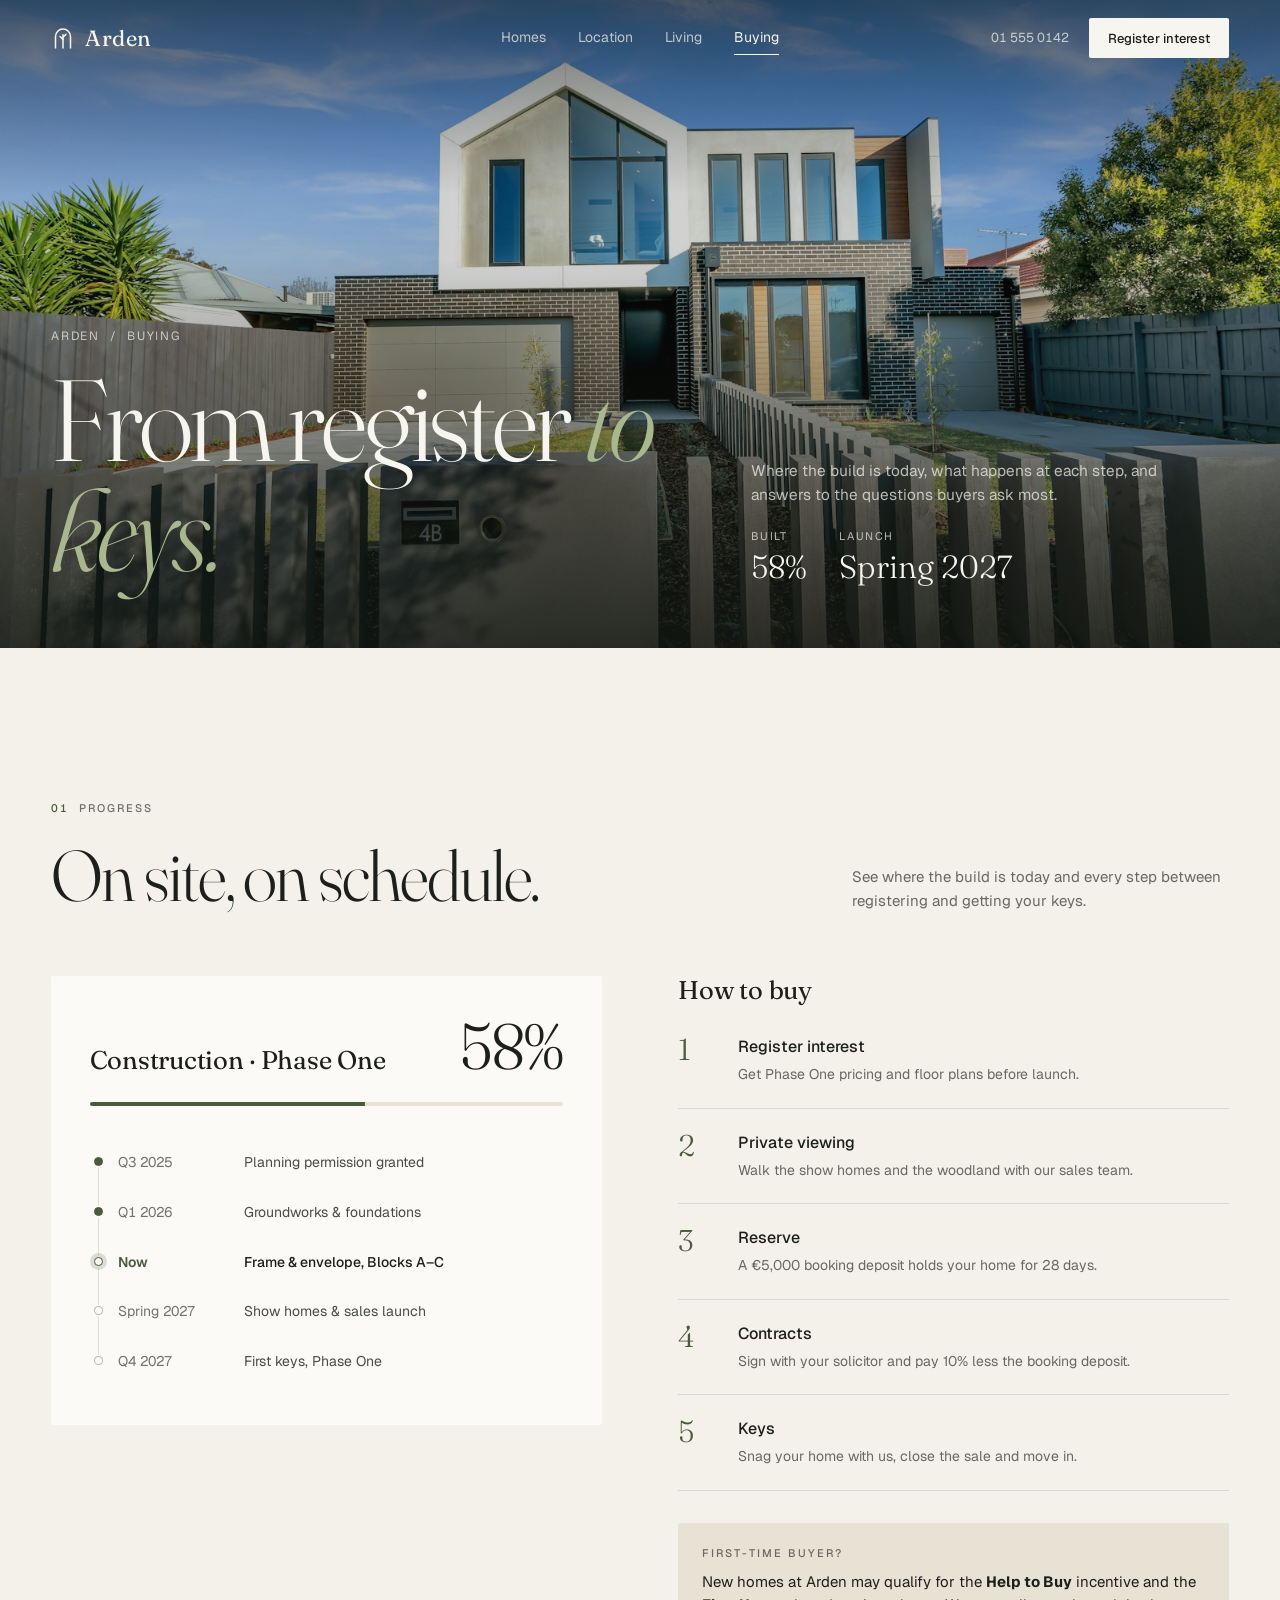
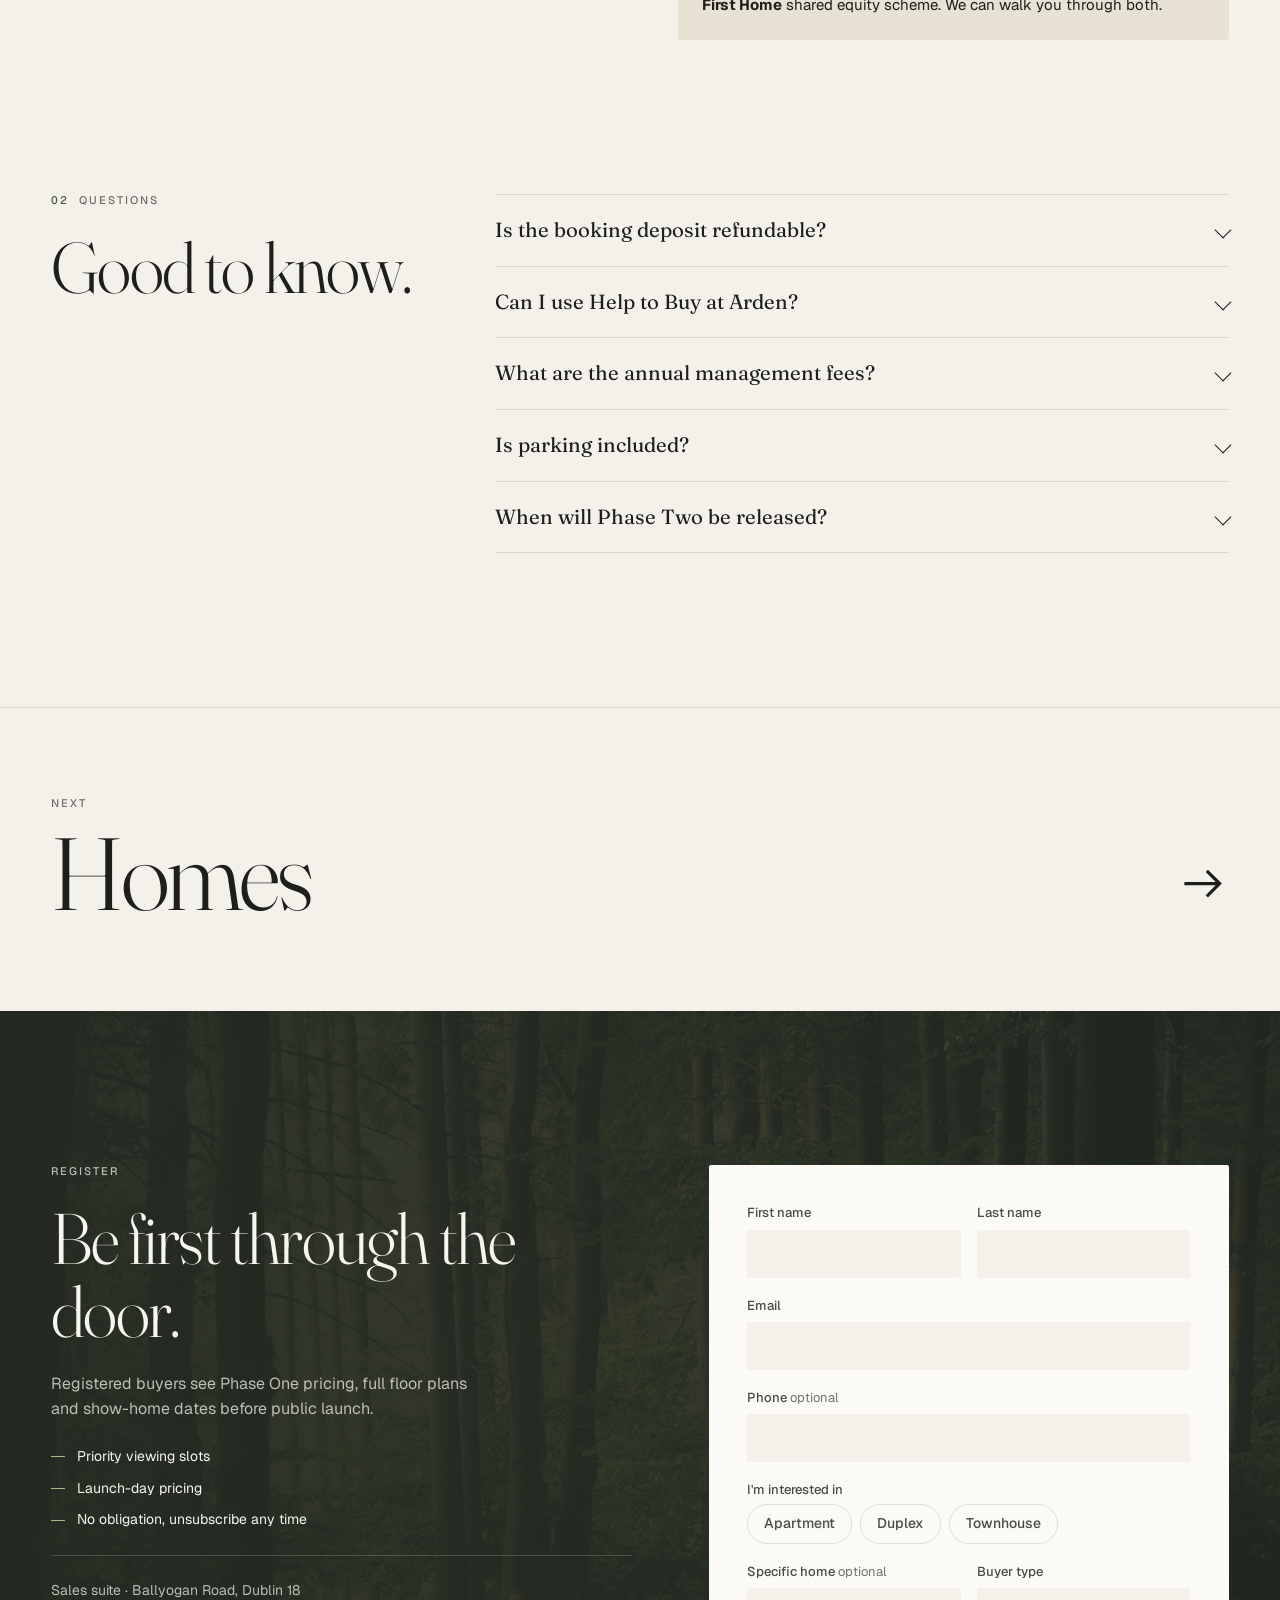
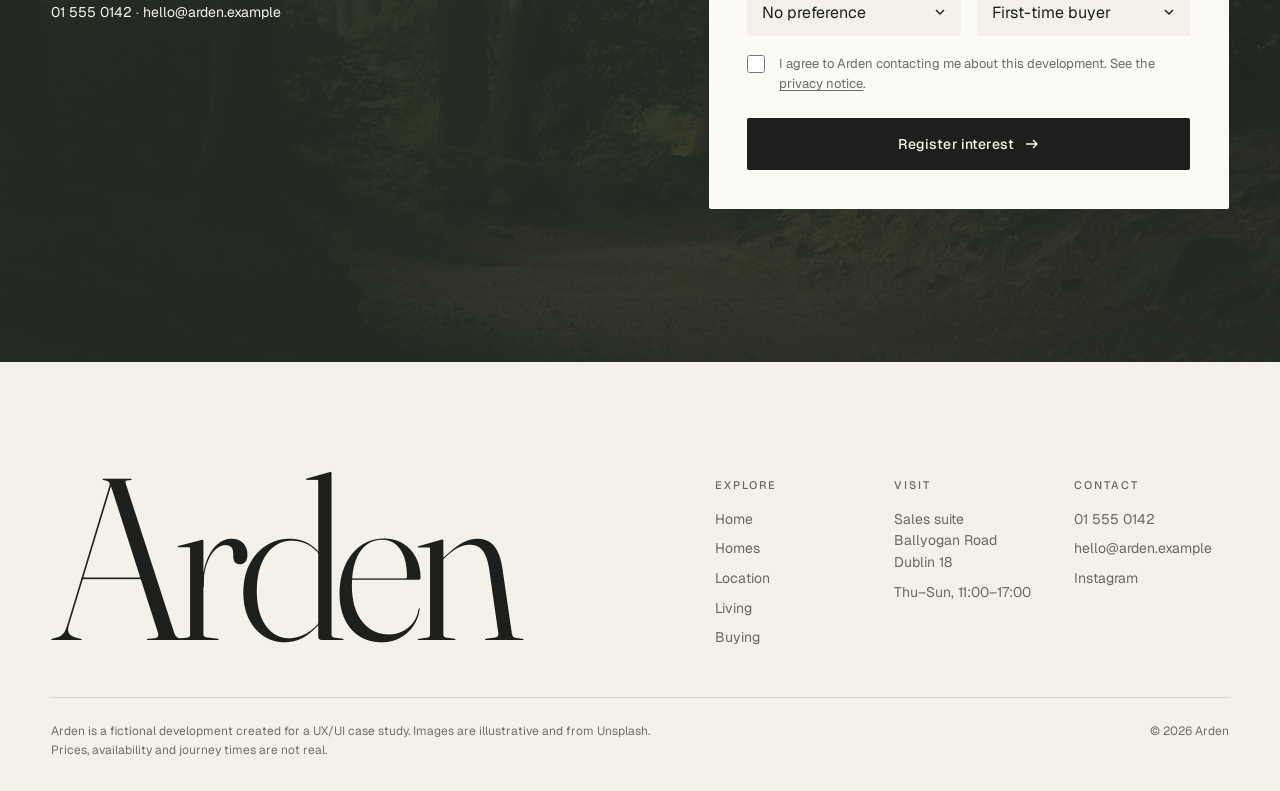
==== buying.html @ 570a1e1f "Add files via upload" ====
<!doctype html>
<html lang="en-IE">
<head>
  <meta charset="utf-8">
  <meta name="viewport" content="width=device-width, initial-scale=1, viewport-fit=cover">
  <title>Buying — Arden, Dublin 18</title>
  <meta name="description" content="Construction progress, how to buy and buyer questions for Arden, Dublin 18.">
  <meta name="theme-color" content="#F4F1EA">
  <link rel="preconnect" href="https://fonts.googleapis.com">
  <link rel="preconnect" href="https://fonts.gstatic.com" crossorigin>
  <link href="https://fonts.googleapis.com/css2?family=Fraunces:ital,opsz,wght@0,9..144,300..400;1,9..144,300..400&family=Geist:wght@300;400;500;600&display=swap" rel="stylesheet">
  <link rel="stylesheet" href="styles.css?v=10">
</head>
<body data-page="buying">
  <main id="main">
    <section class="phero" id="top" aria-labelledby="page-title">
      <div class="phero__media" aria-hidden="true"><img src="assets/img/1600563438938-a9a27216b4f5.jpg" alt="" fetchpriority="high"></div>
      <div class="wrap phero__grid">
        <div>
          <nav class="crumbs reveal-load" style="--d:0" aria-label="Breadcrumb"><a href="index.html">Arden</a><span aria-hidden="true">/</span><span aria-current="page">Buying</span></nav>
          <h1 id="page-title" class="reveal-load" style="--d:1">From register <em>to keys.</em></h1>
        </div>
        <div class="phero__side reveal-load" style="--d:2">
          <p class="phero__lede">Where the build is today, what happens at each step, and answers to the questions buyers ask most.</p>
          <dl class="phero__stats"><div><dt>Built</dt><dd>58%</dd></div><div><dt>Launch</dt><dd>Spring 2027</dd></div></dl>
        </div>
      </div>
    </section>

    <section class="progress" id="progress" aria-labelledby="progress-title">
      <div class="wrap">
        <div class="sec-head">
          <p class="eyebrow"><span class="idx">01</span> Progress</p>
          <h2 id="progress-title" class="h2 reveal">On site, on schedule.</h2>
          <p class="sec-head__aside reveal">See where the build is today and every step between registering and getting your keys.</p>
        </div>
        <div class="progress__grid">
          <div class="build reveal">
            <div class="build__head">
              <h3 class="h3">Construction · Phase One</h3>
              <p class="build__pct"><span data-count="58">58</span>%</p>
            </div>
            <div class="bar" role="progressbar" aria-valuemin="0" aria-valuemax="100" aria-valuenow="58" aria-label="Construction progress"><span style="--v:.58"></span></div>
            <ol class="timeline">
              <li class="is-done"><span class="t-date">Q3 2025</span><span class="t-name">Planning permission granted</span></li>
              <li class="is-done"><span class="t-date">Q1 2026</span><span class="t-name">Groundworks &amp; foundations</span></li>
              <li class="is-now"><span class="t-date">Now</span><span class="t-name">Frame &amp; envelope, Blocks A–C</span></li>
              <li><span class="t-date">Spring 2027</span><span class="t-name">Show homes &amp; sales launch</span></li>
              <li><span class="t-date">Q4 2027</span><span class="t-name">First keys, Phase One</span></li>
            </ol>
          </div>
          <div class="buy">
            <h3 class="h3 reveal">How to buy</h3>
            <ol class="steps">
              <li class="reveal"><span class="steps__n">1</span><div><strong>Register interest</strong><p>Get Phase One pricing and floor plans before launch.</p></div></li>
              <li class="reveal"><span class="steps__n">2</span><div><strong>Private viewing</strong><p>Walk the show homes and the woodland with our sales team.</p></div></li>
              <li class="reveal"><span class="steps__n">3</span><div><strong>Reserve</strong><p>A €5,000 booking deposit holds your home for 28 days.</p></div></li>
              <li class="reveal"><span class="steps__n">4</span><div><strong>Contracts</strong><p>Sign with your solicitor and pay 10% less the booking deposit.</p></div></li>
              <li class="reveal"><span class="steps__n">5</span><div><strong>Keys</strong><p>Snag your home with us, close the sale and move in.</p></div></li>
            </ol>
            <div class="note reveal">
              <p class="eyebrow">First-time buyer?</p>
              <p>New homes at Arden may qualify for the <strong>Help to Buy</strong> incentive and the <strong>First Home</strong> shared equity scheme. We can walk you through both.</p>
            </div>
          </div>
        </div>
      </div>
    </section>

    <section class="faq" aria-labelledby="faq-title">
      <div class="wrap faq__grid">
        <div>
          <p class="eyebrow"><span class="idx">02</span> Questions</p>
          <h2 id="faq-title" class="h2 reveal" style="margin-top:24px">Good to know.</h2>
        </div>
        <div class="reveal">
          <details><summary>Is the booking deposit refundable?</summary><p>Yes. If you decide not to proceed before signing contracts, the €5,000 booking deposit is returned in full.</p></details>
          <details><summary>Can I use Help to Buy at Arden?</summary><p>Help to Buy is for first-time buyers purchasing a new home to live in. Homes at Arden are new builds, so you may qualify, subject to Revenue's conditions. We'll share a guide when you register.</p></details>
          <details><summary>What are the annual management fees?</summary><p>Fees cover the shared spaces, woodland care, insurance of common areas and the on-site team. Final figures are published with Phase One pricing.</p></details>
          <details><summary>Is parking included?</summary><p>Townhouses include two driveway spaces with EV charging. Apartment and duplex parking is available to buy with selected homes.</p></details>
          <details><summary>When will Phase Two be released?</summary><p>Phase Two, including The Ash townhouses, is planned for release in 2028. Registered buyers hear first.</p></details>
        </div>
      </div>
    </section>

    <nav class="next" aria-label="Next page">
      <div class="wrap"><a href="homes.html"><span><span class="eyebrow">Next</span><span class="next__t">Homes</span></span><svg class="arrow" viewBox="0 0 16 16" aria-hidden="true"><path d="M2 8h11M9 4l4 4-4 4"/></svg></a></div>
    </nav>

    <div data-slot="register"></div>
  </main>

  <script src="main.js?v=10"></script>
</body>
</html>
---- styles.css ----
/* ==========================================================
   ARDEN — design tokens
   ========================================================== */
:root {
  --stone: #F4F1EA;
  --paper: #FBFAF6;
  --sand: #E8E2D5;
  --ink: #1C1F1B;
  --ink-80: rgba(28, 31, 27, .8);
  --ink-65: rgba(28, 31, 27, .65);
  --ink-45: rgba(28, 31, 27, .62);
  --ink-30: rgba(28, 31, 27, .3);
  --line: rgba(28, 31, 27, .12);
  --moss: #4A5A3F;
  --moss-deep: #252B22;
  --fern: #A9B78F;
  --light: #F7F5EF;
  --light-70: rgba(247, 245, 239, .72);
  --light-50: rgba(247, 245, 239, .66);
  --light-line: rgba(247, 245, 239, .18);

  --serif: "Fraunces", Georgia, "Times New Roman", serif;
  --sans: "Geist", "Helvetica Neue", Arial, sans-serif;

  --gutter: clamp(16px, 4vw, 56px);
  --max: 1360px;
  --sec: clamp(88px, 12vw, 176px);
  --r: 2px;

  --ease-out: cubic-bezier(.22, 1, .36, 1);
  --ease-in-out: cubic-bezier(.65, 0, .35, 1);
  --t-fast: 200ms;
}

*, *::before, *::after { box-sizing: border-box; }
[hidden] { display: none !important; }
html { -webkit-text-size-adjust: 100%; scroll-behavior: smooth; scroll-padding-top: 72px; }
body {
  margin: 0;
  background: var(--stone);
  color: var(--ink);
  font: 400 16px/1.55 var(--sans);
  -webkit-font-smoothing: antialiased;
  -moz-osx-font-smoothing: grayscale;
  overflow-x: hidden;
}
img { display: block; max-width: 100%; }
a { color: inherit; text-decoration: none; }
button { font: inherit; color: inherit; background: none; border: 0; padding: 0; cursor: pointer; }
h1, h2, h3, p, ul, ol, dl, dd, figure { margin: 0; padding: 0; }
ul, ol { list-style: none; }
em { font-style: italic; }
:focus-visible { outline: 2px solid var(--moss); outline-offset: 3px; }
::selection { background: var(--fern); color: var(--ink); }

.skip { position: absolute; left: -9999px; top: 8px; z-index: 100; background: var(--ink); color: var(--light); padding: 10px 14px; }
.skip:focus { left: 8px; }

.wrap { width: 100%; max-width: var(--max); margin: 0 auto; padding: 0 var(--gutter); }

/* ---------- type ---------- */
.eyebrow {
  font: 500 11px/1.2 var(--sans);
  letter-spacing: .18em;
  text-transform: uppercase;
  color: var(--ink-45);
  display: flex; align-items: center; gap: 10px;
}
.eyebrow--light { color: var(--light-70); }
.idx { font-variant-numeric: tabular-nums; color: var(--moss); }
.eyebrow--light .idx { color: var(--fern); }

.h2 {
  font: 300 clamp(38px, 5.6vw, 84px)/1.02 var(--serif);
  letter-spacing: -.025em;
  font-variation-settings: "opsz" 144;
}
.h2 em { color: var(--moss); }
.h2--light { color: var(--light); }
.h3 { font: 400 clamp(22px, 2vw, 28px)/1.15 var(--serif); letter-spacing: -.01em; }

/* ---------- buttons ---------- */
.btn {
  --bg: var(--ink); --fg: var(--light);
  display: inline-flex; align-items: center; justify-content: center; gap: 10px;
  min-height: 48px; padding: 0 24px;
  background: var(--bg); color: var(--fg);
  font: 500 14px/1 var(--sans); letter-spacing: .01em;
  border: 1px solid transparent; border-radius: var(--r);
  transition: background-color var(--t-fast) ease, color var(--t-fast) ease, border-color var(--t-fast) ease, transform 160ms var(--ease-out);
  white-space: nowrap;
}
.btn:active { transform: scale(.98); }
.btn--sm { min-height: 40px; padding: 0 18px; font-size: 13px; }
.btn--block { width: 100%; }
.btn--dark:hover { background: var(--moss-deep); }
.btn--light { --bg: var(--light); --fg: var(--ink); }
.btn--light:hover { --bg: #fff; }
.btn--ghost-light { --bg: transparent; --fg: var(--light); border-color: var(--light-50); }
.btn--ghost-light:hover { border-color: var(--light); background: rgba(247,245,239,.08); }

.arrow { width: 16px; height: 16px; flex: none; fill: none; stroke: currentColor; stroke-width: 1.4; transition: transform var(--t-fast) var(--ease-out); }
a:hover > .arrow, button:hover > .arrow, .is-hover .arrow { transform: translateX(3px); }

.link-arrow {
  display: inline-flex; align-items: center; gap: 10px;
  font-weight: 500; font-size: 14px;
  padding-bottom: 6px; border-bottom: 1px solid var(--ink-30);
  transition: border-color var(--t-fast);
}
.link-arrow:hover { border-color: var(--ink); }
.text-btn { text-decoration: underline; text-underline-offset: 3px; font-weight: 500; }

/* ==========================================================
   NAV
   ========================================================== */
.nav {
  position: fixed; inset: 0 0 auto; z-index: 50;
  color: var(--light);
  transition: transform 420ms var(--ease-out), background-color 300ms ease, color 300ms ease, box-shadow 300ms ease;
}
.nav__inner {
  max-width: var(--max); margin: 0 auto;
  padding: 18px var(--gutter);
  display: grid; grid-template-columns: 1fr auto 1fr; align-items: center; gap: 24px;
}
.nav.is-solid { background: rgba(244, 241, 234, .9); backdrop-filter: blur(14px) saturate(1.2); -webkit-backdrop-filter: blur(14px) saturate(1.2); color: var(--ink); box-shadow: 0 1px 0 var(--line); }
.nav.is-hidden { transform: translateY(-100%); }
.nav.is-solid [data-nav-cta] { --bg: var(--ink); --fg: var(--light); }

.brand { display: inline-flex; align-items: center; gap: 10px; justify-self: start; }
.brand__mark { width: 24px; height: 24px; }
.brand__word { font: 400 22px/1 var(--serif); letter-spacing: .02em; }

.nav__links { display: flex; gap: 32px; }
.nav__links a { font-size: 14px; opacity: .72; transition: opacity var(--t-fast); position: relative; }
.nav__links a:hover, .nav__links a[aria-current] { opacity: 1; }
.nav__links a[aria-current]::after { content: ""; position: absolute; left: 0; right: 0; bottom: -6px; height: 1px; background: currentColor; }

.nav__end { justify-self: end; display: flex; align-items: center; gap: 20px; }
.nav__phone { font-size: 13px; opacity: .72; font-variant-numeric: tabular-nums; transition: opacity var(--t-fast); }
.nav__phone:hover { opacity: 1; }

.nav__burger { display: none; width: 40px; height: 40px; position: relative; }
.nav__burger span { position: absolute; left: 10px; right: 10px; height: 1.5px; background: currentColor; transition: transform 300ms var(--ease-out); }
.nav__burger span:first-child { top: 16px; }
.nav__burger span:last-child { top: 23px; }
.nav__burger[aria-expanded="true"] span:first-child { transform: translateY(3.5px) rotate(45deg); }
.nav__burger[aria-expanded="true"] span:last-child { transform: translateY(-3.5px) rotate(-45deg); }

.menu {
  position: fixed; inset: 0; z-index: 45;
  background: var(--stone); color: var(--ink);
  padding: 96px var(--gutter) calc(24px + env(safe-area-inset-bottom));
  display: flex; flex-direction: column; justify-content: space-between;
  opacity: 0; transition: opacity 260ms ease;
}
.menu.is-open { opacity: 1; }
.menu nav a {
  display: flex; align-items: baseline; gap: 16px;
  font: 300 clamp(36px, 10vw, 56px)/1.1 var(--serif);
  padding: 10px 0; border-bottom: 1px solid var(--line);
  transform: translateY(12px); opacity: 0;
  transition: transform 500ms var(--ease-out), opacity 500ms var(--ease-out);
  transition-delay: calc(var(--i, 0) * 50ms + 80ms);
}
.menu.is-open nav a { transform: none; opacity: 1; }
.menu nav a[aria-current] { color: var(--moss); }
.menu nav a span { font: 500 11px var(--sans); letter-spacing: .15em; color: var(--moss); }
.menu__foot { display: grid; gap: 16px; font-size: 14px; color: var(--ink-65); }
body.menu-open .nav { color: var(--ink); background: transparent; box-shadow: none; backdrop-filter: none; }
body.menu-open .nav [data-nav-cta] { visibility: hidden; }

/* ==========================================================
   HERO — boomerang video, centred copy, anchored panel
   ========================================================== */
.hero {
  position: relative; isolation: isolate; overflow: hidden;
  min-height: 100vh; min-height: 100svh;
  display: flex; flex-direction: column; align-items: center;
  background: var(--stone); color: var(--ink);
}
/* Slightly oversized, anchored from the top so the canopy stays in frame */
.hero__bg { position: absolute; inset: 0; z-index: -2; overflow: hidden; }
.hero__bg > img, .hero__bg > video, .hero__bg > canvas {
  position: absolute; inset: 0; width: 100%; height: 100%;
  object-fit: cover; object-position: 50% 0;
  transform: scale(1.15); transform-origin: 50% 0;
}
.hero__bg > video, .hero__bg > canvas { opacity: 0; transition: opacity 900ms ease; }
.hero__bg.is-video > video, .hero__bg.is-looping > canvas { opacity: 1; }
/* A soft stone wash keeps the ink headline legible over the mist */
.hero__wash {
  position: absolute; inset: 0; z-index: -1; pointer-events: none;
  background:
    radial-gradient(ellipse 60% 48% at 50% 30%, rgba(244,241,234,.7) 0%, rgba(244,241,234,.35) 60%, rgba(244,241,234,0) 85%),
    linear-gradient(180deg, rgba(244,241,234,.55) 0%, rgba(244,241,234,.25) 45%, rgba(244,241,234,0) 70%);
}

.hero__copy {
  display: flex; flex-direction: column; align-items: center; text-align: center;
  padding: clamp(104px, 13vh, 148px) 16px 32px;
}
.hero__title {
  margin-top: 0;
  font: 300 clamp(44px, 8vw, 120px)/1 var(--serif);
  letter-spacing: -.035em;
  font-variation-settings: "opsz" 144;
}
.hero__title .line { display: block; overflow: hidden; padding-bottom: .06em; }
.hero__title .line > span { display: inline-block; transform: translateY(105%); animation: rise 1100ms var(--ease-out) forwards; animation-delay: calc(var(--d) * 110ms + 250ms); }
.hero__title em { color: var(--moss); }
.hero__lede { max-width: 440px; margin-top: clamp(20px, 2.4vw, 32px); color: var(--ink-65); font-size: clamp(15px, 1.2vw, 17px); }
.hero__ctas { display: flex; flex-wrap: wrap; justify-content: center; gap: 12px; margin-top: clamp(24px, 3vw, 40px); }
.btn--line { --bg: rgba(251,250,246,.35); --fg: var(--ink); border-color: var(--ink-45); }
.btn--line:hover { border-color: var(--ink); background: rgba(251,250,246,.5); }

.reveal-load { opacity: 0; transform: translateY(14px); animation: fadeUp 900ms var(--ease-out) forwards; animation-delay: calc(var(--d) * 110ms + 250ms); }
@keyframes rise { to { transform: none; } }
@keyframes fadeUp { to { opacity: 1; transform: none; } }
@keyframes drift {
  from { transform: scale(1.06) translate3d(0, 0, 0); }
  to   { transform: scale(1.16) translate3d(-2.2%, -1.6%, 0); }
}

.hero__dock { margin-top: auto; width: 100%; max-width: 1080px; padding: 0 16px; }
.hero__panel {
  background: rgba(251, 250, 246, .9);
  backdrop-filter: blur(10px) saturate(1.1); -webkit-backdrop-filter: blur(10px) saturate(1.1);
  border: 1px solid var(--line); border-bottom: 0;
  padding: clamp(28px, 4.4vw, 60px) clamp(20px, 4vw, 48px) 0;
  box-shadow: 0 -12px 40px -24px rgba(28,31,27,.25);
}
.hero__panel-top { display: grid; grid-template-columns: 1fr 1fr; gap: clamp(20px, 5vw, 64px); align-items: end; }
.hero__panel h2 { margin-top: 12px; font: 300 clamp(26px, 3.2vw, 42px)/1.08 var(--serif); letter-spacing: -.02em; }
.hero__panel-top > p { color: var(--ink-65); font-size: 15px; max-width: 420px; }
.hero__rule { height: 1px; background: var(--line); margin-top: clamp(24px, 3vw, 40px); }
.hero__rows { display: grid; grid-template-columns: repeat(3, 1fr); gap: 8px; padding: 12px 0; }
.hero__rows a {
  display: flex; align-items: center; gap: 12px;
  padding: 16px 20px; background: var(--sand); font-size: 15px;
  transition: background-color var(--t-fast) ease;
}
.hero__rows a:hover { background: #DDD5C4; }
.hero__rows .n { color: var(--ink-45); font-variant-numeric: tabular-nums; }
.hero__rows .s { color: var(--ink-30); margin: 0 -4px; }
.hero__rows .l { font-weight: 500; }
.hero__rows .m { margin-left: auto; font-size: 13px; color: var(--ink-65); }
.hero__rows .arrow { color: var(--ink-45); transition: transform var(--t-fast) var(--ease-out), color var(--t-fast); }
.hero__rows a:hover .arrow { color: var(--ink); transform: translateX(3px); }

@media (min-width: 701px) and (max-height: 860px) {
  .hero__copy { padding-top: 96px; padding-bottom: 24px; }
  .hero__title { font-size: clamp(44px, 11vh, 96px); }
  .hero__panel { padding-top: 28px; }
  .hero__rule { margin-top: 20px; }
}

/* The nav starts in ink over the light hero */
/* Light variant: the nav starts in ink over the bright render */
body:has(.hero:not(.hero--dark)) .nav:not(.is-solid) { color: var(--ink); }
body:has(.hero:not(.hero--dark)) .nav:not(.is-solid) [data-nav-cta] { --bg: var(--ink); --fg: var(--light); }

/* Dark photo variant: light type over a dusk image, same layout */
.hero--dark { background: var(--moss-deep); color: var(--light); }
.hero--dark .hero__bg > img { object-position: 50% 55%; transform-origin: 55% 60%; animation: drift 30s var(--ease-in-out) infinite alternate; }
.hero--dark .hero__wash {
  background:
    radial-gradient(ellipse 62% 50% at 50% 38%, rgba(20,24,19,.7) 0%, rgba(20,24,19,.3) 55%, rgba(20,24,19,0) 80%),
    linear-gradient(180deg, rgba(20,24,19,.6) 0%, rgba(20,24,19,.25) 40%, rgba(20,24,19,.35) 70%, rgba(20,24,19,.7) 100%);
}
.hero--dark .hero__title em { color: var(--fern); }
.hero--dark .hero__lede { color: rgba(247,245,239,.86); text-shadow: 0 1px 12px rgba(20,24,19,.6); }
.hero--dark .btn--dark { --bg: var(--light); --fg: var(--ink); }
.hero--dark .btn--dark:hover { background: #fff; }
.hero--dark .btn--line { --bg: rgba(247,245,239,.06); --fg: var(--light); border-color: var(--light-50); }
.hero--dark .btn--line:hover { border-color: var(--light); background: rgba(247,245,239,.12); }
.hero--dark .hero__panel { color: var(--ink); }

/* ==========================================================
   IDEA — scroll-scrubbed statement
   ========================================================== */
.idea { position: relative; height: 240vh; }
.idea__sticky { position: sticky; top: 0; height: 100vh; height: 100svh; display: flex; align-items: center; overflow: hidden; }
.idea__inner { position: relative; z-index: 2; display: grid; gap: 36px; }
.idea__text {
  max-width: 21ch;
  font: 300 clamp(30px, 4.4vw, 64px)/1.12 var(--serif);
  letter-spacing: -.02em;
  font-variation-settings: "opsz" 96;
  margin-left: clamp(0px, 6vw, 120px);
}
.idea__text .w { opacity: .14; transition: opacity 180ms linear; }
.idea__text .w.on { opacity: 1; }
.idea__inner .link-arrow { justify-self: start; margin-left: clamp(0px, 6vw, 120px); }
.idea__img { position: absolute; z-index: 1; overflow: hidden; border-radius: var(--r); will-change: transform; }
.idea__img img { width: 100%; height: 100%; object-fit: cover; }
.idea__img--a { width: clamp(250px, 30vw, 500px); aspect-ratio: 4/3; right: var(--gutter); top: 8vh; }
.idea__img--b { width: clamp(200px, 22vw, 370px); aspect-ratio: 3/2; right: calc(var(--gutter) + 6vw); bottom: 6vh; }

/* ==========================================================
   FACTS
   ========================================================== */
.facts { padding-block: 0 var(--sec); }
.facts__grid { display: grid; grid-template-columns: repeat(4, 1fr); border-top: 1px solid var(--line); }
.fact { padding: 28px 24px 0 0; display: flex; flex-direction: column-reverse; gap: 12px; }
.fact + .fact { padding-left: 24px; border-left: 1px solid var(--line); }
.fact dt { font-size: 13px; color: var(--ink-65); }
.fact dd { font: 300 clamp(44px, 5vw, 72px)/1 var(--serif); letter-spacing: -.03em; font-variant-numeric: tabular-nums; }
.fact dd small { font: 400 15px var(--sans); letter-spacing: 0; margin-left: 6px; color: var(--ink-65); }

/* ==========================================================
   SECTION HEAD (shared)
   ========================================================== */
.sec-head {
  display: grid; grid-template-columns: repeat(12, 1fr); column-gap: 24px; row-gap: 24px;
  margin-bottom: clamp(40px, 5vw, 72px);
}
.sec-head .eyebrow { grid-column: 1 / -1; }
.sec-head .h2 { grid-column: 1 / span 8; }
.sec-head__aside { grid-column: 9 / -1; align-self: end; color: var(--ink-65); font-size: 15px; max-width: 380px; }

/* ==========================================================
   HOMES
   ========================================================== */
.homes { padding-block: var(--sec); background: var(--paper); }
.filters {
  display: flex; flex-wrap: wrap; align-items: center; gap: 12px 28px;
  padding-bottom: 20px; margin-bottom: 32px; border-bottom: 1px solid var(--line);
}
.seg { display: inline-flex; background: var(--sand); padding: 3px; border-radius: 3px; }
.seg button {
  min-height: 38px; padding: 0 16px; font-size: 13px; font-weight: 500; color: var(--ink-65);
  border-radius: 2px; transition: background-color var(--t-fast), color var(--t-fast), box-shadow var(--t-fast);
}
.seg button:hover { color: var(--ink); }
.seg button[aria-checked="true"] { background: var(--paper); color: var(--ink); box-shadow: 0 1px 2px rgba(28,31,27,.08); }
.chips { display: inline-flex; align-items: center; gap: 6px; }
.chips__label { font-size: 12px; color: var(--ink-45); margin-right: 6px; text-transform: uppercase; letter-spacing: .14em; }
.chips button {
  min-width: 38px; min-height: 38px; padding: 0 12px; font-size: 13px; border: 1px solid var(--line); border-radius: 999px;
  transition: border-color var(--t-fast), background-color var(--t-fast), color var(--t-fast);
}
.chips button:hover { border-color: var(--ink-45); }
.chips button[aria-checked="true"] { background: var(--ink); color: var(--light); border-color: var(--ink); }
.filters__count { margin-left: auto; font-size: 13px; color: var(--ink-45); font-variant-numeric: tabular-nums; }

.grid-homes { display: grid; grid-template-columns: repeat(3, 1fr); gap: clamp(28px, 3vw, 48px) clamp(16px, 2vw, 28px); }
.home { animation: cardIn 500ms var(--ease-out) both; animation-delay: calc(var(--i) * 45ms); }
@keyframes cardIn { from { opacity: 0; transform: translateY(12px); } }
.home__btn { display: block; width: 100%; text-align: left; }
.home__img { position: relative; aspect-ratio: 4/3; overflow: hidden; background: var(--sand); border-radius: var(--r); }
.home__img img { width: 100%; height: 100%; object-fit: cover; transition: transform 900ms var(--ease-out); }
.home__btn:hover .home__img img { transform: scale(1.035); }
.status {
  position: absolute; top: 12px; left: 12px;
  display: inline-flex; align-items: center; gap: 6px;
  padding: 6px 10px; font-size: 11px; font-weight: 500; letter-spacing: .04em;
  background: rgba(251, 250, 246, .92); backdrop-filter: blur(6px); border-radius: 999px;
}
.status::before { content: ""; width: 6px; height: 6px; border-radius: 50%; background: var(--moss); }
.status--low::before { background: #B8792F; }
.status--soon::before { background: var(--ink-30); }
.home__meta { display: grid; grid-template-columns: 1fr auto; gap: 4px 16px; padding-top: 18px; }
.home__name { font: 400 26px/1.1 var(--serif); letter-spacing: -.01em; }
.home__price { font-size: 14px; text-align: right; align-self: end; }
.home__price small { display: block; font-size: 11px; color: var(--ink-45); text-transform: uppercase; letter-spacing: .12em; }
.home__type { font-size: 14px; color: var(--ink-65); }
.home__specs { grid-column: 1 / -1; display: flex; gap: 18px; margin-top: 14px; padding-top: 14px; border-top: 1px solid var(--line); font-size: 13px; color: var(--ink-65); font-variant-numeric: tabular-nums; }
.home__specs .view { margin-left: auto; display: inline-flex; align-items: center; gap: 6px; color: var(--ink); font-weight: 500; }
.home__btn:hover .arrow { transform: translateX(3px); }
.empty { padding: 48px 0; color: var(--ink-65); }

/* ==========================================================
   SPECIFICATION
   ========================================================== */
.spec { background: var(--moss-deep); color: var(--light); padding-block: var(--sec); }
.spec__grid { display: grid; grid-template-columns: 1fr 1fr; gap: clamp(32px, 6vw, 112px); align-items: start; }
.spec__media { position: sticky; top: 96px; aspect-ratio: 4/5; overflow: hidden; border-radius: var(--r); background: #1a1f18; }
.spec__media img { position: absolute; inset: 0; width: 100%; height: 100%; object-fit: cover; opacity: 0; transform: scale(1.04); transition: opacity 700ms ease, transform 1400ms var(--ease-out); }
.spec__media img.is-on { opacity: 1; transform: none; }
.spec__content { padding-top: 8px; }
.spec__content .h2 { margin-top: 24px; }
.spec__lede { margin-top: 20px; color: var(--light-70); max-width: 380px; }
.spec__list { margin-top: 48px; border-top: 1px solid var(--light-line); }
.spec__item { border-bottom: 1px solid var(--light-line); }
.spec__row {
  width: 100%; display: grid; grid-template-columns: 36px 1fr 16px; align-items: center; gap: 12px;
  padding: 22px 0; text-align: left;
}
.spec__n { font-size: 12px; color: var(--light-50); font-variant-numeric: tabular-nums; }
.spec__t { font: 400 clamp(22px, 2.2vw, 30px)/1.1 var(--serif); letter-spacing: -.01em; color: var(--light-70); transition: color var(--t-fast); }
.spec__row .arrow { color: var(--light-50); transition: transform 300ms var(--ease-out), color var(--t-fast); }
.spec__item.is-open .spec__t, .spec__row:hover .spec__t { color: var(--light); }
.spec__item.is-open .arrow { transform: rotate(90deg); color: var(--fern); }
.spec__body { display: grid; grid-template-rows: 0fr; transition: grid-template-rows 450ms var(--ease-out); }
.spec__item.is-open .spec__body { grid-template-rows: 1fr; }
.spec__body > div { overflow: hidden; }
.spec__body p { padding: 0 0 8px 48px; color: var(--light-70); max-width: 520px; }
.spec__body ul { padding: 8px 0 24px 48px; display: flex; flex-wrap: wrap; gap: 8px; }
.spec__body li { font-size: 12px; padding: 6px 10px; border: 1px solid var(--light-line); border-radius: 999px; color: var(--light-70); }

/* ==========================================================
   LOCATION
   ========================================================== */
.location { padding-block: var(--sec); }
.loc { display: grid; grid-template-columns: 1.25fr 1fr; gap: clamp(28px, 4vw, 64px); align-items: start; }
.loc__map svg { width: 100%; height: auto; display: block; border-radius: var(--r); }
.loc__note { margin-top: 12px; font-size: 12px; color: var(--ink-45); }
.map-bg { fill: var(--sand); }
.map-hatch { stroke: rgba(74, 90, 63, .28); stroke-width: 1.2; }
.map-sea { fill: #D6DBD2; }
.map-road { fill: none; stroke: var(--paper); stroke-width: 5; stroke-linecap: round; }
.map-road--m { stroke-width: 9; }
.map-luas { fill: none; stroke: var(--moss); stroke-width: 2.5; stroke-dasharray: 7 6; }
.map-ring { fill: none; stroke: var(--ink-30); stroke-width: 1; stroke-dasharray: 2 5; }
.map-ring-l { font: 500 10px var(--sans); fill: var(--ink-45); text-anchor: middle; letter-spacing: .08em; text-transform: uppercase; }
.map-label { font: 500 10px var(--sans); fill: var(--ink-65); letter-spacing: .16em; text-transform: uppercase; }
.map-label--v { writing-mode: vertical-rl; }
.map-home__dot { fill: var(--ink); }
.map-home__pulse { fill: var(--ink); opacity: .15; transform-box: fill-box; transform-origin: center; animation: pulse 2.8s var(--ease-out) infinite; }
@keyframes pulse { from { transform: scale(.4); opacity: .35; } to { transform: scale(1.6); opacity: 0; } }
.map-home__l { font: 600 11px var(--sans); letter-spacing: .24em; text-anchor: middle; fill: var(--ink); }
.pin { cursor: pointer; }
.pin circle { fill: var(--paper); stroke: var(--ink); stroke-width: 1.5; transition: fill var(--t-fast), r var(--t-fast); }
.pin text { font: 600 10px var(--sans); text-anchor: middle; dominant-baseline: central; fill: var(--ink); pointer-events: none; }
.pin.is-on circle { fill: var(--ink); r: 14; }
.pin.is-on text { fill: var(--light); }
.pin line { stroke: var(--ink); stroke-width: 1; stroke-dasharray: 2 3; opacity: 0; transition: opacity var(--t-fast); }
.pin.is-on line { opacity: .5; }

.tabs { display: flex; gap: 4px; flex-wrap: wrap; border-bottom: 1px solid var(--line); }
.tabs button {
  position: relative; padding: 12px 14px 14px; font-size: 14px; color: var(--ink-65);
  transition: color var(--t-fast);
}
.tabs button::after { content: ""; position: absolute; left: 14px; right: 14px; bottom: -1px; height: 2px; background: var(--ink); transform: scaleX(0); transition: transform 300ms var(--ease-out); }
.tabs button:hover { color: var(--ink); }
.tabs button[aria-selected="true"] { color: var(--ink); font-weight: 500; }
.tabs button[aria-selected="true"]::after { transform: scaleX(1); }
.places { margin-top: 8px; }
.place {
  display: grid; grid-template-columns: 28px 1fr auto; gap: 14px; align-items: center;
  padding: 18px 8px; border-bottom: 1px solid var(--line); border-radius: 2px;
  transition: background-color var(--t-fast);
  animation: cardIn 420ms var(--ease-out) both; animation-delay: calc(var(--i) * 40ms);
}
.place:hover, .place.is-on { background: rgba(232, 226, 213, .6); }
.place__n { width: 24px; height: 24px; border: 1px solid var(--ink); border-radius: 50%; display: grid; place-items: center; font-size: 11px; font-weight: 600; transition: background-color var(--t-fast), color var(--t-fast); }
.place.is-on .place__n { background: var(--ink); color: var(--light); }
.place__name { font-weight: 500; font-size: 15px; }
.place__sub { font-size: 13px; color: var(--ink-65); }
.place__time { text-align: right; font: 300 26px/1 var(--serif); font-variant-numeric: tabular-nums; }
.place__time small { display: block; margin-top: 4px; font: 400 11px var(--sans); color: var(--ink-45); letter-spacing: .1em; text-transform: uppercase; }

/* ==========================================================
   LIVING
   ========================================================== */
.living { padding-block: var(--sec); background: var(--paper); }
.amen { display: grid; grid-template-columns: repeat(12, 1fr); gap: clamp(28px, 3vw, 44px) clamp(16px, 2vw, 28px); }
.amen__item:nth-child(1) { grid-column: 1 / span 7; }
.amen__item:nth-child(2) { grid-column: 8 / span 5; margin-top: 18%; }
.amen__item:nth-child(3) { grid-column: 1 / span 4; }
.amen__item:nth-child(4) { grid-column: 5 / span 4; margin-top: 12%; }
.amen__item:nth-child(5) { grid-column: 9 / span 4; }
.amen__item:nth-child(6) { grid-column: 3 / span 8; }
.amen__img { overflow: hidden; border-radius: var(--r); aspect-ratio: 4/3; background: var(--sand); }
.amen__item:nth-child(1) .amen__img, .amen__item:nth-child(6) .amen__img { aspect-ratio: 16/10; }
.amen__item:nth-child(2) .amen__img { aspect-ratio: 4/5; }
.amen__img img { width: 100%; height: 100%; object-fit: cover; transition: transform 1200ms var(--ease-out); }
.amen__item:hover .amen__img img { transform: scale(1.03); }
.amen__cap { display: grid; grid-template-columns: 36px 1fr; gap: 4px 12px; padding-top: 16px; }
.amen__n { font-size: 12px; color: var(--moss); padding-top: 6px; font-variant-numeric: tabular-nums; }
.amen__t { font: 400 22px/1.2 var(--serif); }
.amen__d { grid-column: 2; font-size: 14px; color: var(--ink-65); max-width: 420px; }

/* ==========================================================
   PROGRESS + BUYING
   ========================================================== */
.progress { padding-block: var(--sec); }
.progress__grid { display: grid; grid-template-columns: 1fr 1fr; gap: clamp(32px, 6vw, 112px); align-items: start; }
.build { background: var(--paper); padding: clamp(24px, 3vw, 40px); border-radius: var(--r); position: sticky; top: 96px; }
.build__head { display: flex; justify-content: space-between; align-items: baseline; gap: 16px; }
.build__pct { font: 300 clamp(48px, 5vw, 72px)/1 var(--serif); letter-spacing: -.03em; font-variant-numeric: tabular-nums; }
.bar { height: 4px; background: var(--sand); margin: 24px 0 32px; overflow: hidden; border-radius: 4px; }
.bar span { display: block; height: 100%; width: 100%; background: var(--moss); transform-origin: left; transform: scaleX(0); transition: transform 1600ms var(--ease-out); }
.bar.is-in span { transform: scaleX(var(--v)); }
.timeline li { position: relative; display: grid; grid-template-columns: 110px 1fr; gap: 16px; padding: 14px 0 14px 28px; font-size: 14px; }
.timeline li::before { content: ""; position: absolute; left: 4px; top: 19px; width: 9px; height: 9px; border-radius: 50%; border: 1.5px solid var(--ink-30); background: var(--paper); z-index: 1; }
.timeline li::after { content: ""; position: absolute; left: 8px; top: 30px; bottom: -18px; width: 1px; background: var(--line); }
.timeline li:last-child::after { display: none; }
.timeline .is-done::before { background: var(--moss); border-color: var(--moss); }
.timeline .is-now::before { background: var(--paper); border-color: var(--moss); box-shadow: 0 0 0 4px rgba(74,90,63,.18); }
.t-date { color: var(--ink-45); font-variant-numeric: tabular-nums; }
.is-now .t-date { color: var(--moss); font-weight: 600; }
.t-name { color: var(--ink-80); }
.is-now .t-name { color: var(--ink); font-weight: 500; }

.buy .h3 { margin-bottom: 8px; }
.steps li { display: grid; grid-template-columns: 44px 1fr; gap: 16px; padding: 22px 0; border-bottom: 1px solid var(--line); }
.steps__n { font: 300 30px/1 var(--serif); color: var(--moss); }
.steps strong { font-weight: 500; font-size: 16px; }
.steps p { color: var(--ink-65); font-size: 14px; margin-top: 4px; }
.note { margin-top: 32px; padding: 24px; background: var(--sand); border-radius: var(--r); display: grid; gap: 10px; font-size: 15px; }

/* ==========================================================
   REGISTER
   ========================================================== */
.register { position: relative; color: var(--light); padding-block: var(--sec); isolation: isolate; overflow: hidden; background: var(--moss-deep); }
.register__bg { position: absolute; inset: 0; z-index: -1; }
.register__bg img { width: 100%; height: 100%; object-fit: cover; opacity: .38; filter: saturate(.7); }
.register__bg::after { content: ""; position: absolute; inset: 0; background: linear-gradient(90deg, rgba(37,43,34,.92) 0%, rgba(37,43,34,.6) 100%); }
.register__grid { display: grid; grid-template-columns: 1fr minmax(0, 520px); gap: clamp(40px, 6vw, 112px); align-items: start; }
.register__copy { display: grid; gap: 24px; align-content: start; }
.register__copy > p { color: var(--light-70); max-width: 420px; }
.register__perks { display: grid; gap: 10px; font-size: 14px; }
.register__perks li { display: flex; gap: 12px; align-items: center; }
.register__perks li::before { content: ""; width: 14px; height: 1px; background: var(--fern); }
.register address { font-style: normal; font-size: 14px; color: var(--light-70); padding-top: 24px; border-top: 1px solid var(--light-line); }
.register address a { color: var(--light); }

.form { background: var(--paper); color: var(--ink); padding: clamp(24px, 3vw, 40px); border-radius: var(--r); }
.form__inner { display: grid; gap: 18px; }
.field-row { display: grid; grid-template-columns: 1fr 1fr; gap: 16px; }
.field { display: grid; gap: 6px; border: 0; margin: 0; padding: 0; min-width: 0; }
.field label, .field legend { font-size: 13px; font-weight: 500; color: var(--ink-80); padding: 0; }
.opt { font-weight: 400; color: var(--ink-45); }
.field input, .field select {
  width: 100%; min-height: 48px; padding: 0 14px;
  font: 400 16px var(--sans); color: var(--ink);
  background: var(--stone); border: 1px solid transparent; border-radius: var(--r);
  transition: border-color var(--t-fast), background-color var(--t-fast);
  -webkit-appearance: none; appearance: none;
}
.field select { background-image: url("data:image/svg+xml,%3Csvg xmlns='http://www.w3.org/2000/svg' viewBox='0 0 16 16'%3E%3Cpath d='M4 6l4 4 4-4' fill='none' stroke='%231C1F1B' stroke-width='1.4'/%3E%3C/svg%3E"); background-repeat: no-repeat; background-position: right 12px center; background-size: 16px; padding-right: 36px; }
.field input:hover, .field select:hover { border-color: var(--line); }
.field input:focus, .field select:focus { outline: none; border-color: var(--ink); background: var(--paper); }
.field input[aria-invalid="true"] { border-color: #A4452E; }
.field__err { font-size: 12px; color: #A4452E; min-height: 0; }
.field__err:empty { display: none; }
.pick { display: flex; flex-wrap: wrap; gap: 8px; margin-top: 4px; }
.pick label { position: relative; }
.pick input { position: absolute; opacity: 0; inset: 0; margin: 0; cursor: pointer; }
.pick span { display: inline-flex; align-items: center; min-height: 40px; padding: 0 16px; border: 1px solid var(--line); border-radius: 999px; font-size: 14px; transition: all var(--t-fast); }
.pick label:hover span { border-color: var(--ink-45); }
.pick input:checked + span { background: var(--ink); color: var(--light); border-color: var(--ink); }
.pick input:focus-visible + span { outline: 2px solid var(--moss); outline-offset: 2px; }
.consent { display: grid; grid-template-columns: 20px 1fr; gap: 12px; font-size: 13px; color: var(--ink-65); align-items: start; }
.consent input { width: 18px; height: 18px; margin: 1px 0 0; accent-color: var(--ink); }
.consent a { text-decoration: underline; text-underline-offset: 2px; }
.form .btn { min-height: 52px; margin-top: 6px; }
.form__done { display: grid; gap: 14px; justify-items: start; padding: 24px 0; outline: none; }
.form__done svg { width: 48px; height: 48px; fill: none; stroke: var(--moss); stroke-width: 1.5; }
.form__done svg path { stroke-dasharray: 30; stroke-dashoffset: 30; animation: draw 600ms 200ms var(--ease-out) forwards; }
@keyframes draw { to { stroke-dashoffset: 0; } }
.form__done p { color: var(--ink-65); }

/* ==========================================================
   FOOTER
   ========================================================== */
.footer { background: var(--stone); padding-top: clamp(64px, 8vw, 120px); padding-bottom: calc(32px + env(safe-area-inset-bottom)); }
.footer__top { display: grid; grid-template-columns: 1.2fr 1fr; gap: 48px; align-items: end; padding-bottom: 48px; border-bottom: 1px solid var(--line); }
.footer__word { font: 300 clamp(96px, 18vw, 280px)/.8 var(--serif); letter-spacing: -.05em; color: var(--ink); }
.footer__cols { display: grid; grid-template-columns: repeat(3, 1fr); gap: 24px; font-size: 14px; }
.footer__cols > div { display: grid; gap: 8px; align-content: start; }
.footer__cols .eyebrow { margin-bottom: 8px; }
.footer__cols a { color: var(--ink-65); transition: color var(--t-fast); justify-self: start; }
.footer__cols a:hover { color: var(--ink); }
.footer__cols p { color: var(--ink-65); }
.footer__base { display: flex; justify-content: space-between; gap: 24px; padding-top: 24px; font-size: 12px; color: var(--ink-45); }
.footer__base p:first-child { max-width: 620px; }

/* ==========================================================
   DOCK (persistent conversion)
   ========================================================== */
.dock {
  position: fixed; right: var(--gutter); bottom: calc(20px + env(safe-area-inset-bottom)); z-index: 40;
  display: flex; gap: 6px; padding: 6px;
  background: rgba(28, 31, 27, .92); backdrop-filter: blur(10px); -webkit-backdrop-filter: blur(10px);
  border-radius: 4px; color: var(--light);
  transform: translateY(calc(100% + 40px)); opacity: 0;
  transition: transform 500ms var(--ease-out), opacity 300ms ease;
  box-shadow: 0 12px 32px -12px rgba(0,0,0,.35);
}
.dock.is-in { transform: none; opacity: 1; }
.dock a { display: inline-flex; align-items: center; gap: 12px; min-height: 44px; padding: 0 16px; border-radius: 2px; font-size: 14px; font-weight: 500; transition: background-color var(--t-fast); }
.dock__homes { color: var(--light-70); }
.dock__homes:hover { color: var(--light); background: rgba(247,245,239,.08); }
.dock__cta { background: var(--light); color: var(--ink); }
.dock__cta:hover { background: #fff; }
.dock__meta { font-size: 12px; font-weight: 400; color: var(--ink-65); padding-right: 12px; border-right: 1px solid var(--line); }

/* ==========================================================
   DRAWER
   ========================================================== */
.drawer { position: fixed; inset: 0; z-index: 60; }
.drawer__scrim { position: absolute; inset: 0; background: rgba(20, 24, 19, .5); opacity: 0; transition: opacity 320ms ease; }
.drawer__panel {
  position: absolute; top: 0; right: 0; bottom: 0; width: min(640px, 100%);
  background: var(--paper); overflow-y: auto; overscroll-behavior: contain; outline: none;
  transform: translateX(100%); transition: transform 480ms var(--ease-out);
}
.drawer.is-open .drawer__scrim { opacity: 1; }
.drawer.is-open .drawer__panel { transform: none; }
.drawer__close {
  position: sticky; top: 16px; float: right; margin: 16px 16px 0 0; z-index: 2;
  width: 44px; height: 44px; display: grid; place-items: center; border-radius: 50%;
  background: rgba(251, 250, 246, .92); backdrop-filter: blur(6px); transition: background-color var(--t-fast);
}
.drawer__close:hover { background: #fff; }
.drawer__close svg { width: 16px; height: 16px; stroke: currentColor; stroke-width: 1.5; }
.d-hero { aspect-ratio: 16/10; overflow: hidden; margin-top: -60px; }
.d-hero img { width: 100%; height: 100%; object-fit: cover; }
.d-body { padding: 28px clamp(20px, 4vw, 40px) 40px; display: grid; gap: 28px; }
.d-top { display: grid; gap: 8px; }
.d-top h2 { font: 300 clamp(36px, 5vw, 52px)/1 var(--serif); letter-spacing: -.02em; }
.d-top p { color: var(--ink-65); }
.d-specs { display: grid; grid-template-columns: repeat(4, 1fr); border-top: 1px solid var(--line); border-bottom: 1px solid var(--line); }
.d-specs div { padding: 16px 12px 16px 0; }
.d-specs div + div { padding-left: 12px; border-left: 1px solid var(--line); }
.d-specs dt { font-size: 11px; color: var(--ink-45); text-transform: uppercase; letter-spacing: .12em; }
.d-specs dd { font: 400 22px/1.2 var(--serif); margin-top: 6px; }
.d-plan { background: var(--stone); padding: 20px; border-radius: var(--r); }
.d-plan svg { width: 100%; height: auto; display: block; }
.d-plan .room { fill: var(--paper); stroke: var(--ink); stroke-width: 2; }
.d-plan .ext { fill: none; stroke: var(--ink-45); stroke-width: 1.5; stroke-dasharray: 4 4; }
.d-plan text { font: 500 9px var(--sans); fill: var(--ink-65); text-anchor: middle; letter-spacing: .08em; text-transform: uppercase; }
.d-plan text.sz { font-weight: 400; fill: var(--ink-45); letter-spacing: 0; text-transform: none; }
.d-plan figcaption { display: flex; justify-content: space-between; margin-top: 12px; font-size: 12px; color: var(--ink-45); }
.d-feat { display: grid; grid-template-columns: 1fr 1fr; gap: 10px 24px; font-size: 14px; }
.d-feat li { display: flex; gap: 10px; align-items: baseline; }
.d-feat li::before { content: ""; width: 10px; height: 1px; background: var(--moss); flex: none; transform: translateY(-4px); }
.d-cta { display: grid; grid-template-columns: 1fr 1fr; gap: 10px; position: sticky; bottom: 0; background: var(--paper); padding: 16px 0 calc(8px + env(safe-area-inset-bottom)); border-top: 1px solid var(--line); }
.d-cta .btn--outline { --bg: transparent; --fg: var(--ink); border-color: var(--ink-30); }
.d-cta .btn--outline:hover { border-color: var(--ink); }
body.lock { overflow: hidden; }

/* ==========================================================
   PAGE HERO (inner pages)
   ========================================================== */
.phero {
  position: relative; isolation: isolate; overflow: hidden;
  min-height: 72vh; min-height: 72svh; display: flex; align-items: flex-end;
  color: var(--light); background: var(--moss-deep);
  padding: 140px 0 clamp(40px, 5vw, 72px);
}
.phero__media { position: absolute; inset: 0; z-index: -2; }
.phero__media img { width: 100%; height: 100%; object-fit: cover; animation: drift 28s var(--ease-in-out) infinite alternate; transform-origin: 50% 60%; }
.phero::after { content: ""; position: absolute; inset: 0; z-index: -1; background: linear-gradient(180deg, rgba(20,24,19,.55) 0%, rgba(20,24,19,0) 30%), linear-gradient(0deg, rgba(20,24,19,.85) 0%, rgba(20,24,19,.2) 60%); }
.phero__grid { display: grid; grid-template-columns: 1.4fr 1fr; gap: 32px; align-items: end; }
.crumbs { display: flex; gap: 10px; font-size: 12px; letter-spacing: .14em; text-transform: uppercase; color: var(--light-70); }
.crumbs a:hover { color: var(--light); }
.phero h1 { margin-top: 20px; font: 300 clamp(52px, 9vw, 140px)/.95 var(--serif); letter-spacing: -.035em; font-variation-settings: "opsz" 144; }
.phero h1 em { color: var(--fern); }
.phero__lede { color: var(--light-70); max-width: 420px; justify-self: end; font-size: clamp(15px, 1.2vw, 17px); }
.phero__stats { display: flex; gap: 32px; margin-top: 20px; justify-self: end; }
.phero__stats dt { font-size: 11px; letter-spacing: .14em; text-transform: uppercase; color: var(--light-70); }
.phero__stats dd { font: 300 32px/1.1 var(--serif); margin-top: 4px; }

/* jump bar under inner hero */
.subnav { position: sticky; top: 0; z-index: 30; background: var(--stone); border-bottom: 1px solid var(--line); }
.subnav .wrap { display: flex; gap: 28px; overflow-x: auto; scrollbar-width: none; }
.subnav a { padding: 16px 0; font-size: 14px; color: var(--ink-65); white-space: nowrap; transition: color var(--t-fast); }
.subnav a:hover { color: var(--ink); }

/* next page */
.next { display: block; border-top: 1px solid var(--line); background: var(--stone); }
.next a { display: grid; grid-template-columns: 1fr auto; align-items: end; gap: 24px; padding-block: clamp(48px, 7vw, 96px); }
.next__t { display: block; margin-top: 14px; font: 300 clamp(48px, 8vw, 120px)/.95 var(--serif); letter-spacing: -.035em; transition: color var(--t-fast); }
.next a:hover .next__t { color: var(--moss); }
.next .arrow { width: clamp(32px, 4vw, 56px); height: clamp(32px, 4vw, 56px); stroke-width: 1; margin-bottom: 1vw; }

/* ==========================================================
   HOME TEASERS
   ========================================================== */
.tease-foot { display: flex; justify-content: space-between; align-items: center; gap: 16px 24px; flex-wrap: wrap; margin-top: clamp(40px, 5vw, 64px); padding-top: 24px; border-top: 1px solid var(--line); color: var(--ink-65); font-size: 15px; }
.tease-foot strong { color: var(--ink); font-weight: 500; }

.tease-loc { background: var(--moss-deep); color: var(--light); padding-block: var(--sec); }
.tease-loc__grid { display: grid; grid-template-columns: 1.1fr 1fr; gap: clamp(40px, 6vw, 112px); align-items: end; }
.tease-loc .h2 { margin: 24px 0 40px; }
.tease-loc .h2 em { color: var(--fern); }
.times { border-top: 1px solid var(--light-line); }
.times li { display: grid; grid-template-columns: 140px 1fr; gap: 16px; align-items: baseline; padding: 20px 0; border-bottom: 1px solid var(--light-line); }
.times__n { font: 300 44px/1 var(--serif); letter-spacing: -.02em; font-variant-numeric: tabular-nums; }
.times__n small { font: 400 11px var(--sans); letter-spacing: .12em; text-transform: uppercase; color: var(--light-70); margin-left: 8px; }
.times__l { color: var(--light-70); font-size: 15px; }

.tease-amen { padding-block: var(--sec); }
.tease-amen__grid { display: grid; grid-template-columns: 1.3fr 1fr 1fr; gap: clamp(16px, 2vw, 28px); align-items: start; margin-bottom: 40px; }
.tease-amen__grid .amen__img { aspect-ratio: 4/5; }
.tease-amen__item:nth-child(2) { margin-top: 12%; }
.tease-amen__item:hover .amen__img img { transform: scale(1.03); }

.tease-buy { padding-block: 0 var(--sec); }
.tease-buy__grid { display: grid; grid-template-columns: 1.2fr 1fr; gap: clamp(16px, 2vw, 28px); }
.card-link { display: flex; flex-direction: column; gap: 16px; padding: clamp(24px, 3vw, 40px); background: var(--paper); border-radius: var(--r); transition: background-color var(--t-fast); }
.card-link:hover { background: #fff; }
.card-link--sand { background: var(--sand); }
.card-link--sand:hover { background: #E1DACB; }
.card-link .bar { margin: 8px 0; }
.card-link__row { margin-top: auto; padding-top: 16px; border-top: 1px solid var(--line); display: flex; justify-content: space-between; align-items: center; gap: 16px; font-size: 14px; font-weight: 500; }
.card-link:hover .arrow { transform: translateX(3px); }

/* ==========================================================
   LOCATION page extras
   ========================================================== */
.ways { padding-block: 0 var(--sec); }
.ways__grid { display: grid; grid-template-columns: repeat(3, 1fr); gap: clamp(16px, 2vw, 28px); }
.way { background: var(--paper); padding: clamp(24px, 3vw, 36px); border-radius: var(--r); display: grid; gap: 14px; align-content: start; }
.way__icon { width: 36px; height: 36px; stroke: var(--moss); fill: none; stroke-width: 1.4; }
.way__t { font: 300 clamp(40px, 4vw, 56px)/1 var(--serif); letter-spacing: -.03em; }
.way__t small { font: 400 13px var(--sans); letter-spacing: 0; color: var(--ink-65); margin-left: 6px; }
.way p { color: var(--ink-65); font-size: 14px; }

/* ==========================================================
   LIVING page extras
   ========================================================== */
.care { padding-block: 0 var(--sec); background: var(--paper); }
.care__grid { display: grid; grid-template-columns: repeat(3, 1fr); border-top: 1px solid var(--line); }
.care__grid > div { padding: 28px 24px 0 0; display: grid; gap: 8px; align-content: start; }
.care__grid > div + div { padding-left: 24px; border-left: 1px solid var(--line); }
.care__grid p:last-child { color: var(--ink-65); font-size: 14px; }

/* ==========================================================
   BUYING page: FAQ
   ========================================================== */
.faq { padding-block: 0 var(--sec); }
.faq__grid { display: grid; grid-template-columns: 1fr 2fr; gap: clamp(24px, 6vw, 112px); }
.faq details { border-bottom: 1px solid var(--line); }
.faq details:first-child { border-top: 1px solid var(--line); }
.faq summary { list-style: none; cursor: pointer; display: flex; justify-content: space-between; gap: 24px; padding: 22px 0; font: 400 clamp(19px, 1.6vw, 22px)/1.3 var(--serif); }
.faq summary::-webkit-details-marker { display: none; }
.faq summary::after { content: ""; flex: none; width: 12px; height: 12px; margin-top: 7px; border-right: 1.4px solid currentColor; border-bottom: 1.4px solid currentColor; transform: rotate(45deg); transition: transform 300ms var(--ease-out); }
.faq details[open] summary::after { transform: rotate(-135deg); }
.faq summary:hover { color: var(--moss); }
.faq details p { padding: 0 48px 24px 0; color: var(--ink-65); max-width: 620px; }

@media (max-width: 900px) {
  .phero__grid, .tease-loc__grid, .tease-buy__grid, .faq__grid { grid-template-columns: 1fr; }
  .phero__lede, .phero__stats { justify-self: start; }
  .tease-amen__grid { display: flex; overflow-x: auto; scroll-snap-type: x mandatory; scroll-padding-inline: var(--gutter); margin: 0 calc(var(--gutter) * -1) 32px; padding: 0 var(--gutter) 4px; scrollbar-width: none; }
  .tease-amen__grid::-webkit-scrollbar { display: none; }
  .tease-amen__item { flex: 0 0 72%; scroll-snap-align: start; margin-top: 0 !important; }
  .ways__grid, .care__grid { grid-template-columns: 1fr; }
  .care__grid > div + div { padding-left: 0; border-left: 0; border-top: 1px solid var(--line); margin-top: 24px; }
  .times li { grid-template-columns: 120px 1fr; }
  .times__n { font-size: 36px; }
}

/* Cursor trail: sits above everything, never catches clicks */
.trail { position: fixed; inset: 0; width: 100vw; height: 100vh; z-index: 90; pointer-events: none; }

/* ==========================================================
   SCROLL REVEAL
   ========================================================== */
.reveal { opacity: 0; transform: translateY(18px); transition: opacity 800ms var(--ease-out), transform 800ms var(--ease-out); transition-delay: var(--rd, 0ms); }
.reveal.is-in { opacity: 1; transform: none; }
.no-js .reveal { opacity: 1; transform: none; }

/* ==========================================================
   RESPONSIVE
   ========================================================== */
@media (max-width: 1100px) {
  .nav__links { gap: 22px; }
  .nav__phone { display: none; }
  .grid-homes { grid-template-columns: repeat(2, 1fr); }
}

@media (max-width: 900px) {
  .nav__inner { grid-template-columns: 1fr auto; }
  .nav__links { display: none; }
  .nav__burger { display: block; }
  .nav__end { gap: 8px; }


  .hero__panel-top { grid-template-columns: 1fr; }
  .idea { height: 200vh; }
  .idea__text { margin-left: 0; }
  .idea__inner .link-arrow { margin-left: 0; }
  .idea__img--a { width: calc(50% - var(--gutter) - 4px); top: auto; right: var(--gutter); bottom: 6vh; }
  .idea__img--b { width: calc(50% - var(--gutter) - 4px); right: auto; left: var(--gutter); bottom: 6vh; aspect-ratio: 4/3; }

  .facts { padding-top: 0; }
  .facts__grid { grid-template-columns: 1fr 1fr; }
  .fact:nth-child(3) { padding-left: 0; border-left: 0; }
  .fact { padding-bottom: 28px; }
  .fact:nth-child(n+3) { border-top: 1px solid var(--line); }

  .sec-head .h2, .sec-head__aside { grid-column: 1 / -1; }

  .spec__grid { grid-template-columns: 1fr; }
  .spec__media { position: relative; top: 0; aspect-ratio: 4/3; order: 2; }
  .loc { grid-template-columns: 1fr; }
  .progress__grid { grid-template-columns: 1fr; }
  .build { position: static; }
  .register__grid { grid-template-columns: 1fr; }
  .footer__top { grid-template-columns: 1fr; }

  .amen { display: flex; overflow-x: auto; scroll-snap-type: x mandatory; scroll-padding-inline: var(--gutter); gap: 16px; margin: 0 calc(var(--gutter) * -1); padding: 0 var(--gutter) 8px; scrollbar-width: none; }
  .amen::-webkit-scrollbar { display: none; }
  .amen__item { flex: 0 0 78%; scroll-snap-align: start; margin-top: 0 !important; }
  .amen__item .amen__img { aspect-ratio: 4/5 !important; }

  .dock { left: 12px; right: 12px; bottom: calc(12px + env(safe-area-inset-bottom)); }
  .dock a { flex: 1; justify-content: center; white-space: nowrap; padding: 0 12px; }
  .dock__homes { flex: 0 0 auto !important; }
  .dock__cta .arrow { display: none; }
  .dock__meta { display: none; }
}

@media (max-width: 600px) {
  [data-nav-cta] { display: none; }
  .hero__rows { grid-template-columns: 1fr; gap: 6px; padding-bottom: 16px; }
  .hero__rows a { padding: 14px 16px; }
  .grid-homes { grid-template-columns: 1fr; }
  .filters { gap: 12px; }
  .seg { width: 100%; overflow-x: auto; scrollbar-width: none; }
  .seg button { flex: 1; padding: 0 10px; }
  .filters__count { margin-left: 0; width: 100%; }
  .field-row { grid-template-columns: 1fr; }
  .d-specs { grid-template-columns: 1fr 1fr; }
  .d-specs div:nth-child(3) { padding-left: 0; border-left: 0; }
  .d-specs div:nth-child(n+3) { border-top: 1px solid var(--line); }
  .d-feat { grid-template-columns: 1fr; }
  .drawer__panel { top: 6svh; width: 100%; border-radius: 12px 12px 0 0; transform: translateY(100%); }
  .d-hero { border-radius: 12px 12px 0 0; }
  .footer__cols { grid-template-columns: 1fr 1fr; }
  .footer__base { flex-direction: column; }
  .timeline li { grid-template-columns: 1fr; gap: 2px; }
  .place__time { font-size: 22px; }
}

@media (prefers-reduced-motion: reduce) {
  *, *::before, *::after { animation-duration: 1ms !important; animation-iteration-count: 1 !important; transition-duration: 1ms !important; scroll-behavior: auto !important; }
  .phero__media img, .hero--dark .hero__bg > img { animation: none; }
  .idea__text .w { opacity: 1; }
}
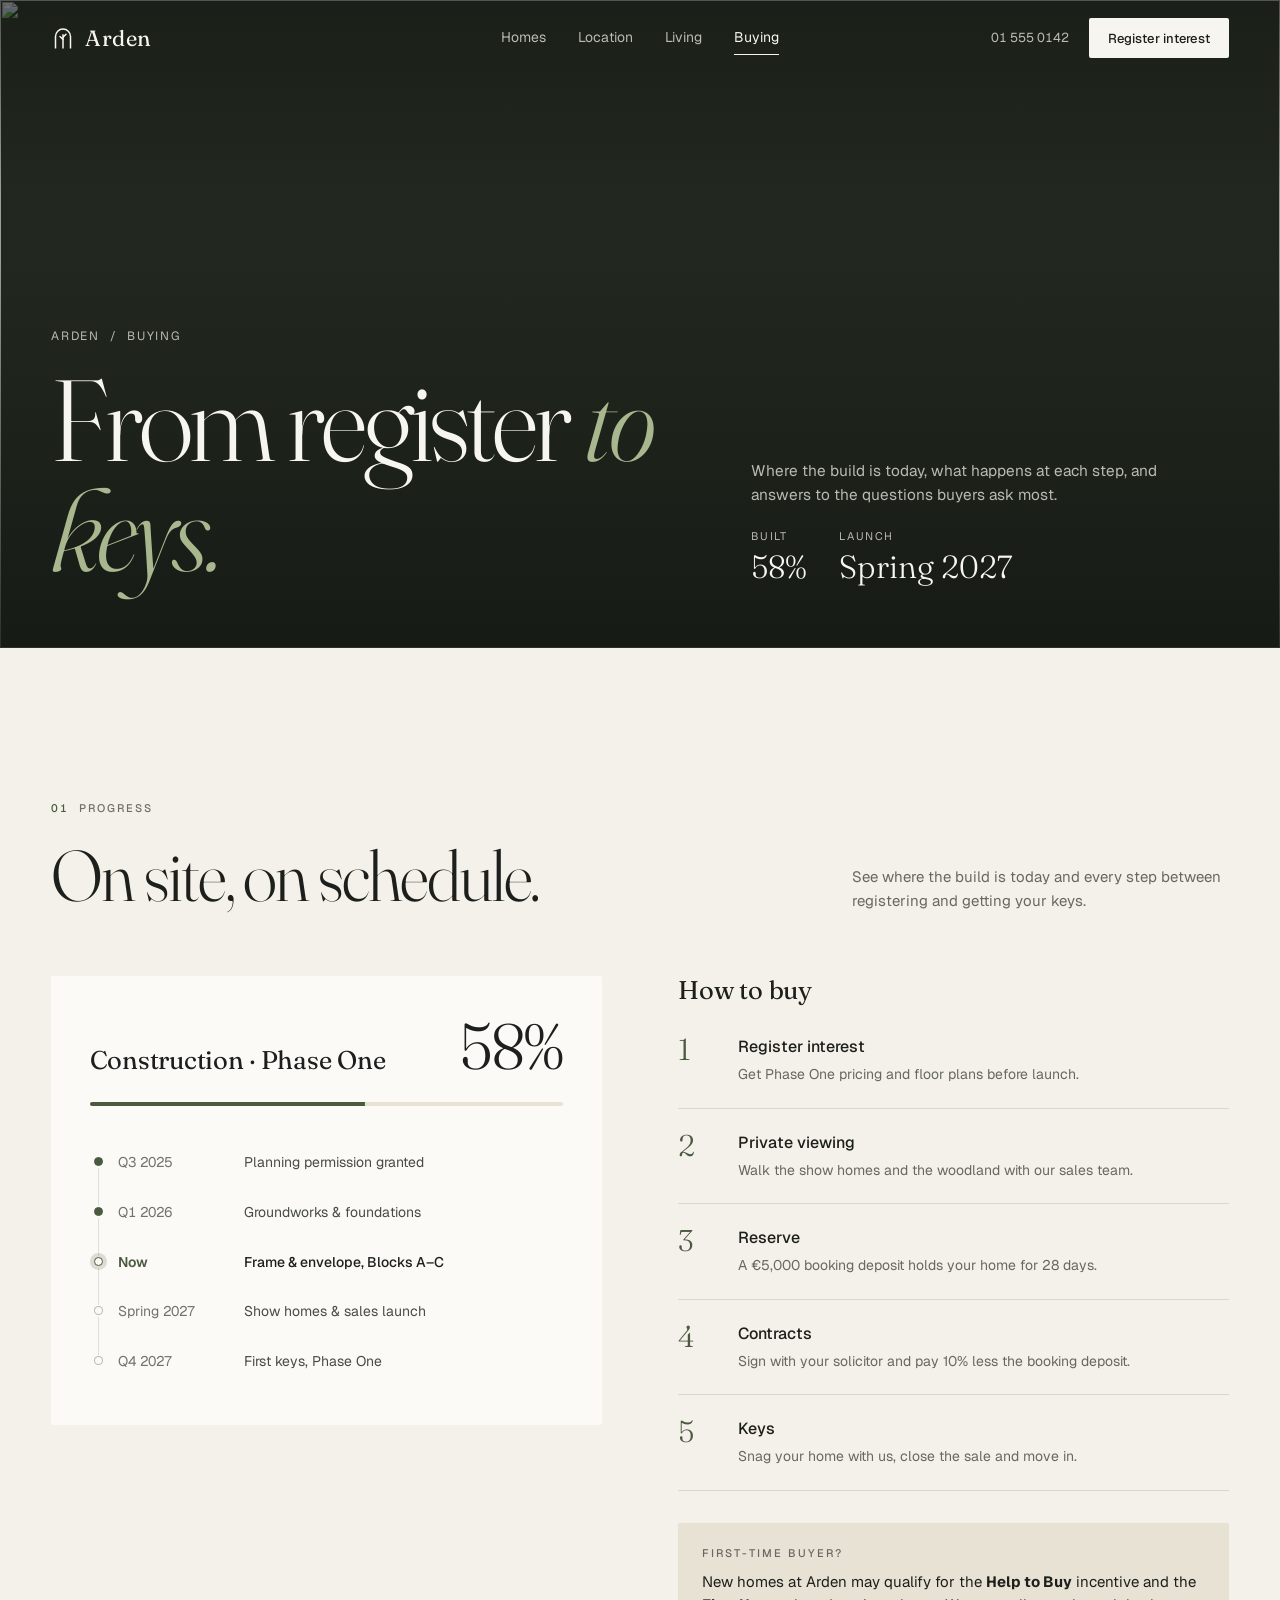
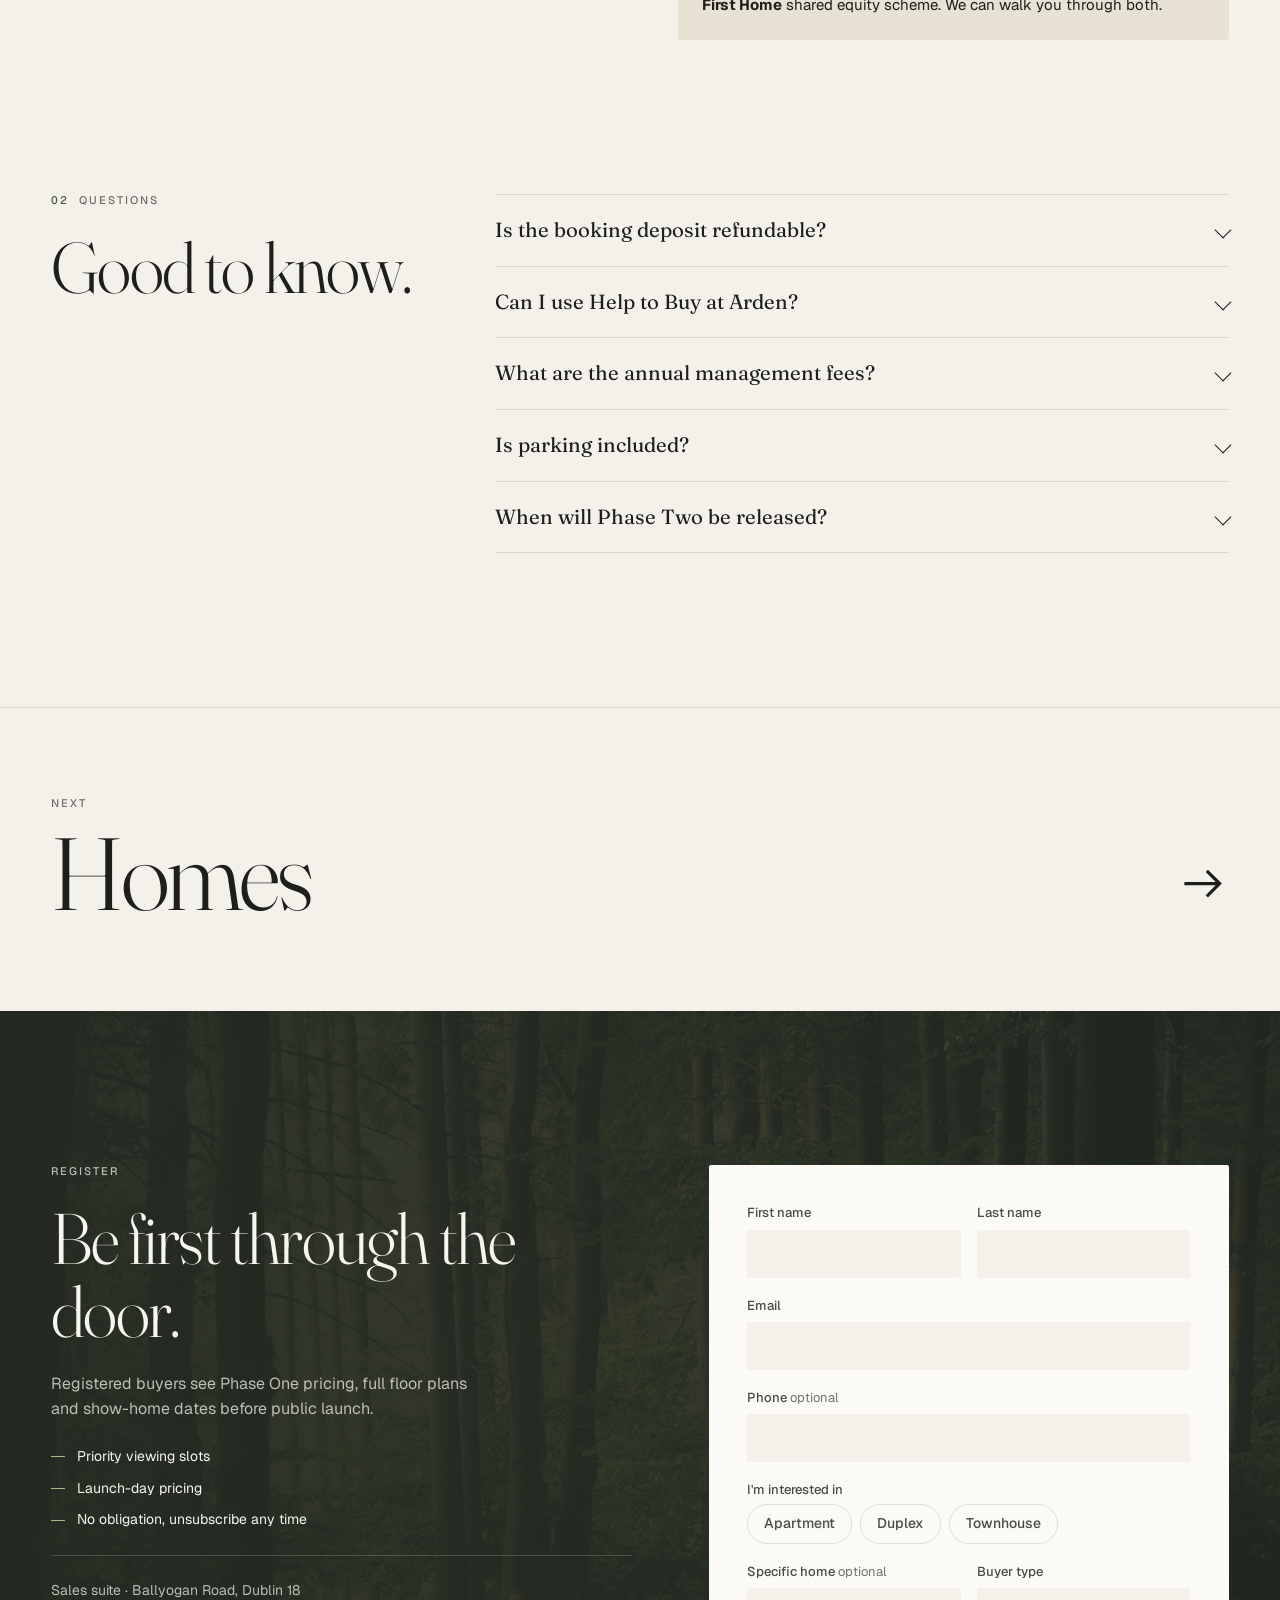
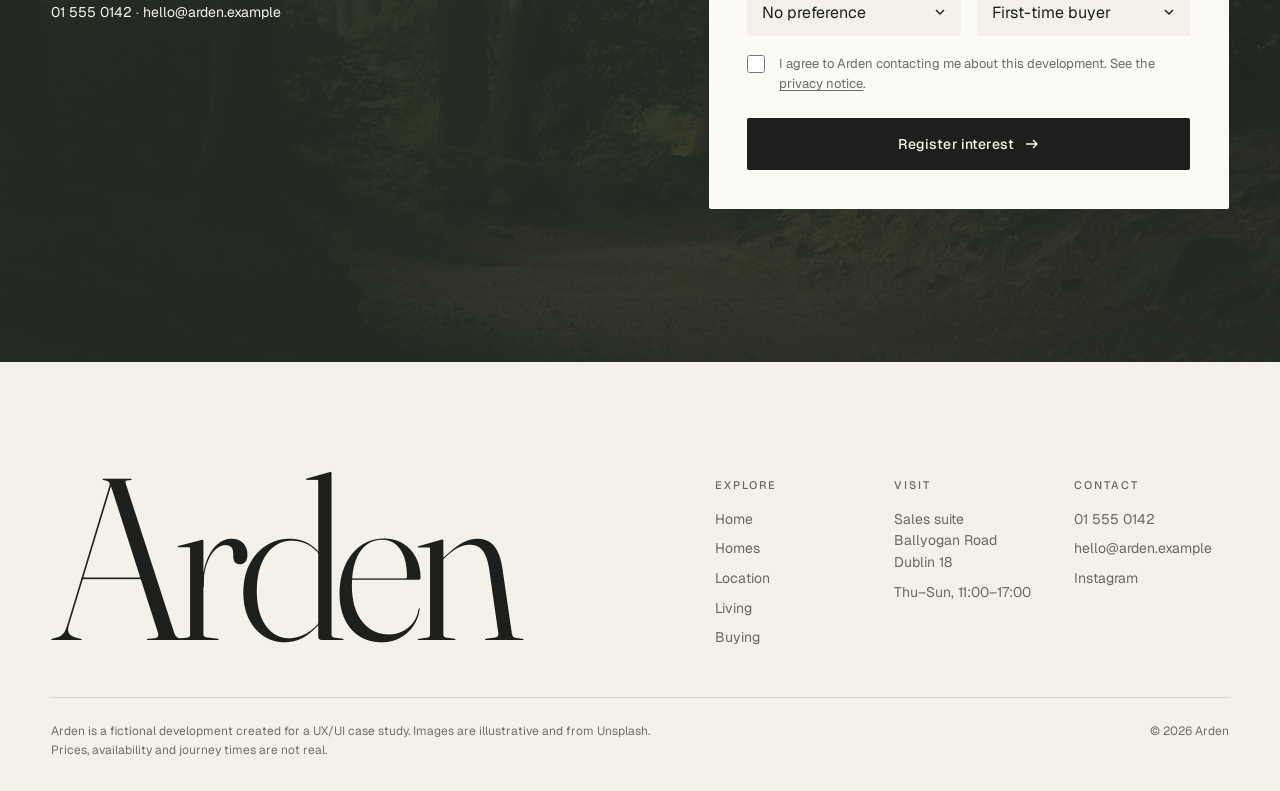
==== commit d0d5edb6: "Add files via upload" ====
--- a/buying.html
+++ b/buying.html
@@ -9,12 +9,12 @@
   <link rel="preconnect" href="https://fonts.googleapis.com">
   <link rel="preconnect" href="https://fonts.gstatic.com" crossorigin>
   <link href="https://fonts.googleapis.com/css2?family=Fraunces:ital,opsz,wght@0,9..144,300..400;1,9..144,300..400&family=Geist:wght@300;400;500;600&display=swap" rel="stylesheet">
-  <link rel="stylesheet" href="styles.css?v=10">
+  <link rel="stylesheet" href="styles.css?v=17">
 </head>
 <body data-page="buying">
   <main id="main">
     <section class="phero" id="top" aria-labelledby="page-title">
-      <div class="phero__media" aria-hidden="true"><img src="assets/img/1600563438938-a9a27216b4f5.jpg" alt="" fetchpriority="high"></div>
+      <div class="phero__media" aria-hidden="true"><img src="assets/img/arden-buying-hero.jpg" alt="" fetchpriority="high"></div>
       <div class="wrap phero__grid">
         <div>
           <nav class="crumbs reveal-load" style="--d:0" aria-label="Breadcrumb"><a href="index.html">Arden</a><span aria-hidden="true">/</span><span aria-current="page">Buying</span></nav>
@@ -78,7 +78,7 @@
           <details><summary>Can I use Help to Buy at Arden?</summary><p>Help to Buy is for first-time buyers purchasing a new home to live in. Homes at Arden are new builds, so you may qualify, subject to Revenue's conditions. We'll share a guide when you register.</p></details>
           <details><summary>What are the annual management fees?</summary><p>Fees cover the shared spaces, woodland care, insurance of common areas and the on-site team. Final figures are published with Phase One pricing.</p></details>
           <details><summary>Is parking included?</summary><p>Townhouses include two driveway spaces with EV charging. Apartment and duplex parking is available to buy with selected homes.</p></details>
-          <details><summary>When will Phase Two be released?</summary><p>Phase Two, including The Ash townhouses, is planned for release in 2028. Registered buyers hear first.</p></details>
+          <details><summary>When will Phase Two be released?</summary><p>Phase Two, with larger duplexes and four-bed townhouses, is planned for release in 2028. Registered buyers hear first.</p></details>
         </div>
       </div>
     </section>
@@ -90,6 +90,6 @@
     <div data-slot="register"></div>
   </main>
 
-  <script src="main.js?v=10"></script>
+  <script src="main.js?v=17"></script>
 </body>
 </html>
